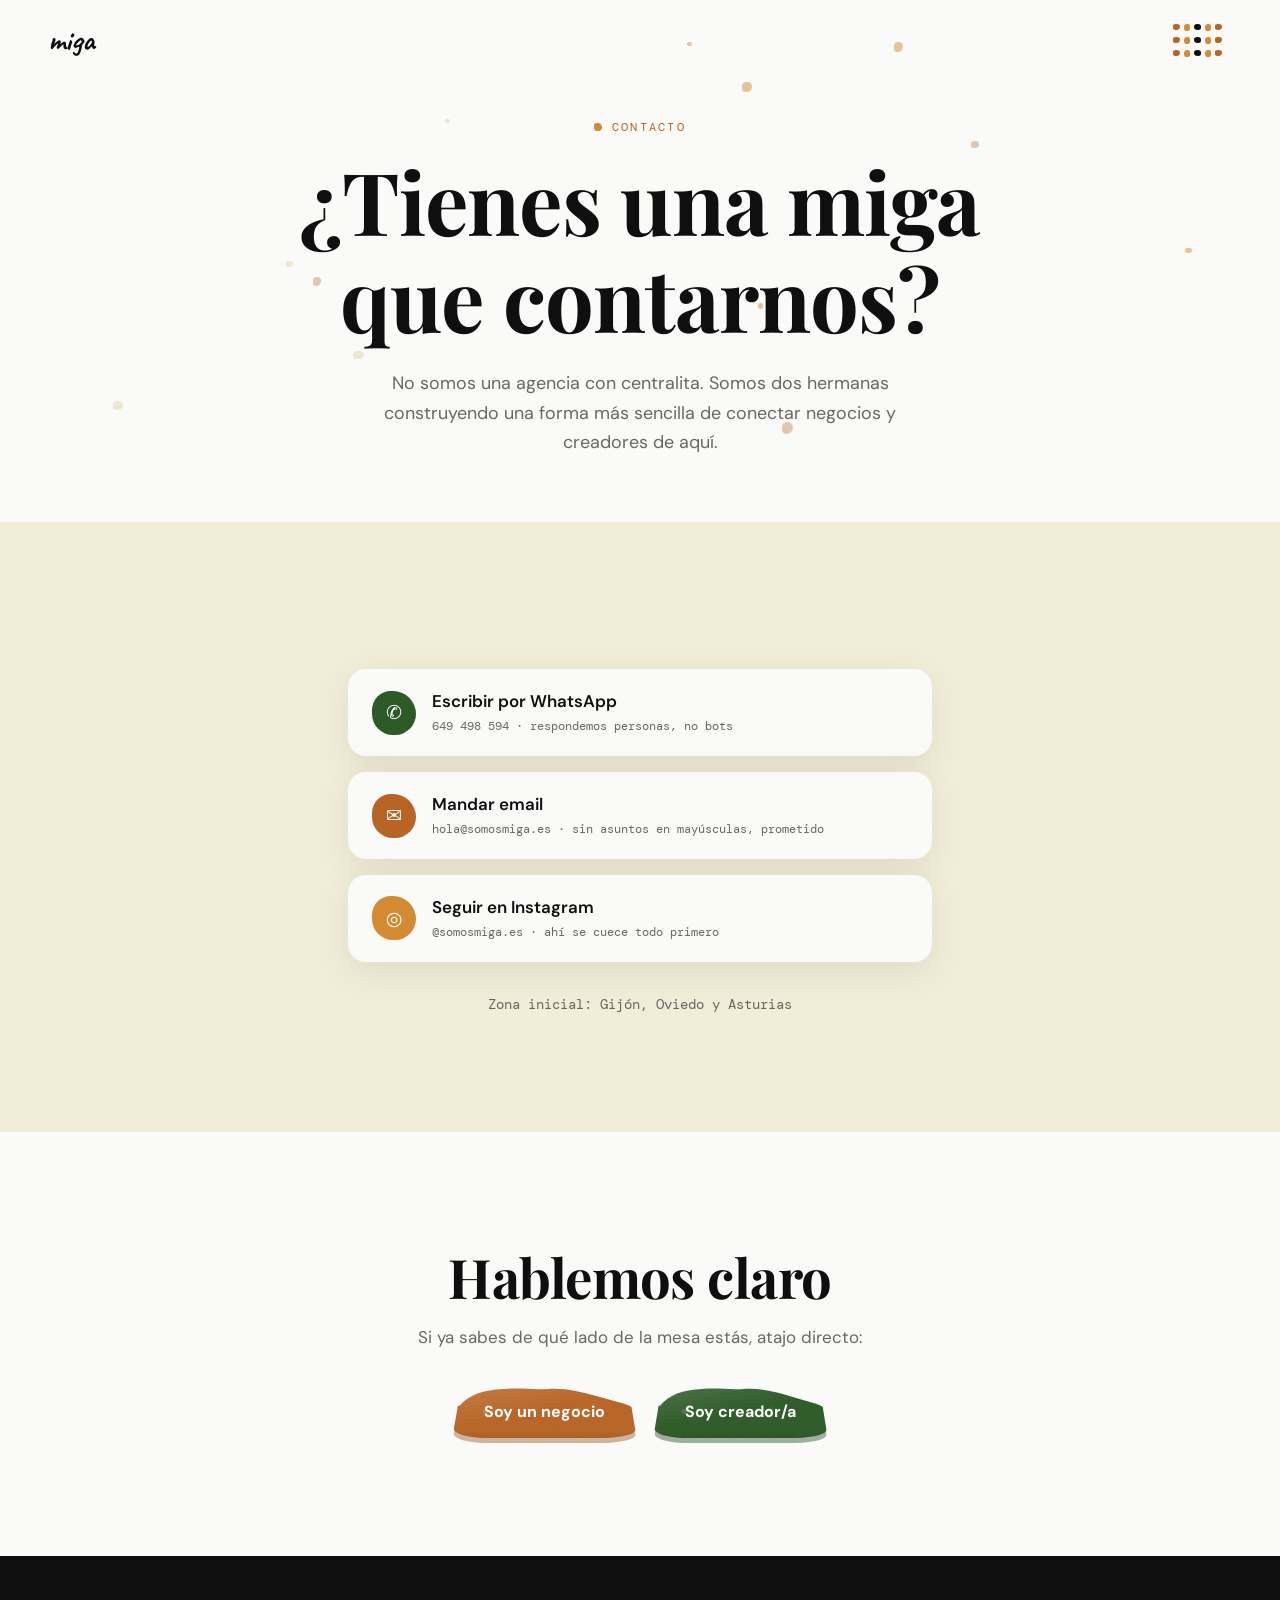
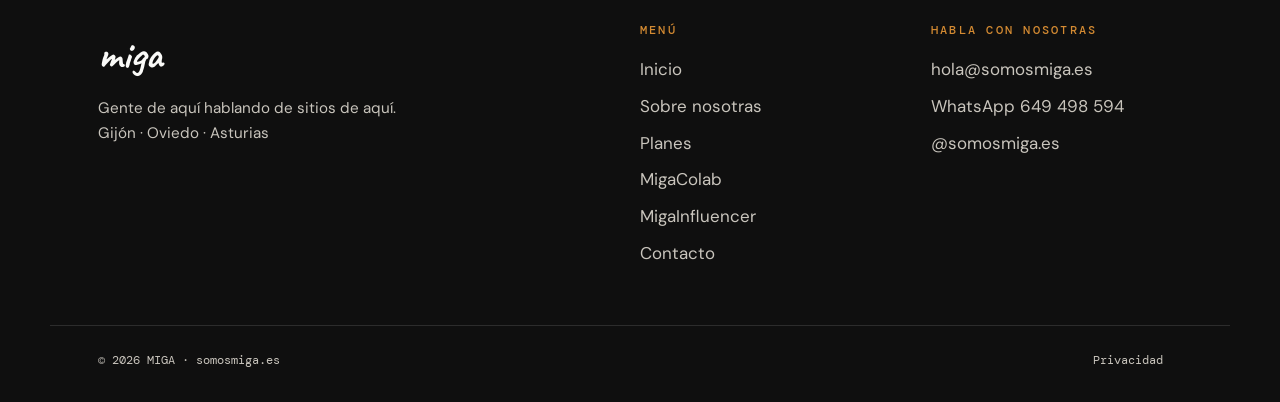
==== contacto.html @ 7954156a "Primer commit" ====
<!DOCTYPE html>
<html lang="es">
<head>
<meta charset="UTF-8">
<meta name="viewport" content="width=device-width, initial-scale=1">
<title>Contacto · MIGA · Cuéntanos tu miga</title>
<meta name="description" content="Habla con MIGA sin discursos de agencia: hola@somosmiga.es, WhatsApp 649 498 594 e Instagram @somosmiga.es. Gijón, Oviedo y Asturias.">
<link rel="canonical" href="https://somosmiga.es/contacto.html">
<meta property="og:title" content="¿Tienes una miga que contarnos? · MIGA">
<meta property="og:description" content="No somos una agencia con centralita. Somos dos hermanas construyendo una forma más sencilla de conectar negocios y creadores de aquí.">
<meta property="og:url" content="https://somosmiga.es/contacto.html">
<meta property="og:type" content="website">
<meta property="og:locale" content="es_ES">
<meta property="og:image" content="https://somosmiga.es/assets/og-miga.jpg">
<link rel="icon" type="image/png" href="assets/favicon.png">
<link rel="preconnect" href="https://fonts.googleapis.com">
<link rel="preconnect" href="https://fonts.gstatic.com" crossorigin>
<link href="https://fonts.googleapis.com/css2?family=Playfair+Display:wght@600;700;800&family=DM+Sans:wght@400;500;700&family=DM+Mono:wght@400;500&family=Caveat:wght@600;700&display=swap" rel="stylesheet">
<link rel="stylesheet" href="styles.css">
<!-- TODO: insertar GTM (GTM-XXXXXXX) igual que en index.html -->
</head>
<body data-pagina="contacto">
<a class="skip-link" href="#contenido">Saltar al contenido</a>

<header class="cabecera">
  <a class="logo-header" href="index.html" aria-label="MIGA, inicio">
    <span class="logo-texto">miga</span>
  </a>
  <button class="btn-migas" aria-expanded="false" aria-label="Abrir menú" aria-controls="menu">
    <span class="linea-migas"><span class="miga-dot"></span><span class="miga-dot"></span><span class="miga-dot"></span><span class="miga-dot"></span><span class="miga-dot"></span></span>
    <span class="linea-migas"><span class="miga-dot"></span><span class="miga-dot"></span><span class="miga-dot"></span><span class="miga-dot"></span><span class="miga-dot"></span></span>
    <span class="linea-migas"><span class="miga-dot"></span><span class="miga-dot"></span><span class="miga-dot"></span><span class="miga-dot"></span><span class="miga-dot"></span></span>
  </button>
</header>

<nav class="menu-overlay" id="menu" aria-label="Menú principal">
  <ul class="menu-lista">
    <li><a href="index.html"><span class="num">01</span>Inicio</a></li>
    <li><a href="sobre-nosotras.html"><span class="num">02</span>Sobre nosotras</a></li>
    <li><a href="planes.html"><span class="num">03</span>Planes</a></li>
    <li><a href="migacolab.html"><span class="num">04</span>MigaColab</a></li>
    <li><a href="migainfluencer.html"><span class="num">05</span>MigaInfluencer</a></li>
    <li><a href="contacto.html"><span class="num">06</span>Contacto</a></li>
  </ul>
  <div class="menu-pie">
    <a href="https://instagram.com/somosmiga.es" target="_blank" rel="noopener" data-evento="click_instagram">@somosmiga.es</a>
    <a href="https://wa.me/34649498594" target="_blank" rel="noopener" data-evento="click_whatsapp">WhatsApp</a>
    <a href="mailto:hola@somosmiga.es" data-evento="click_email">hola@somosmiga.es</a>
  </div>
</nav>

<main id="contenido">

  <section class="hero" style="min-height:52svh" data-migas-flotantes="12">
    <div class="wrap centrado">
      <span class="etiqueta">Contacto</span>
      <h1>¿Tienes una miga<br>que contarnos?</h1>
      <p class="sub" style="max-width:600px;margin:1.4rem auto 0;color:var(--gris);font-size:1.12rem">No somos una agencia con centralita. Somos dos hermanas construyendo una forma más sencilla de conectar negocios y creadores de aquí.</p>
    </div>
  </section>

  <section class="seccion-arena">
    <div class="wrap" style="max-width:680px">
      <div class="contacto-lineas">
        <a class="linea-contacto revela" href="https://wa.me/34649498594" target="_blank" rel="noopener" data-evento="click_whatsapp">
          <span class="icono icono-wa" aria-hidden="true">✆</span>
          <span>Escribir por WhatsApp<small>649 498 594 · respondemos personas, no bots</small></span>
        </a>
        <a class="linea-contacto revela revela-2" href="mailto:hola@somosmiga.es" data-evento="click_email">
          <span class="icono icono-mail" aria-hidden="true">✉</span>
          <span>Mandar email<small>hola@somosmiga.es · sin asuntos en mayúsculas, prometido</small></span>
        </a>
        <a class="linea-contacto revela revela-3" href="https://instagram.com/somosmiga.es" target="_blank" rel="noopener" data-evento="click_instagram">
          <span class="icono icono-ig" aria-hidden="true">◎</span>
          <span>Seguir en Instagram<small>@somosmiga.es · ahí se cuece todo primero</small></span>
        </a>
      </div>
      <p class="centrado revela" style="font-family:var(--f-mono);font-size:.85rem;color:var(--gris)">Zona inicial: Gijón, Oviedo y Asturias</p>
    </div>
  </section>

  <section>
    <div class="wrap centrado">
      <h2 class="revela">Hablemos claro</h2>
      <p class="revela" style="max-width:520px;margin:1rem auto 0;color:var(--gris)">Si ya sabes de qué lado de la mesa estás, atajo directo:</p>
      <div class="grupo-cta centrado revela revela-2">
        <a class="miga-slice-btn miga-slice-btn--primary" href="migacolab.html" data-evento="click_cta_migacolab">Soy un negocio</a>
        <a class="miga-slice-btn miga-slice-btn--creador" href="migainfluencer.html" data-evento="click_cta_migainfluencer">Soy creador/a</a>
      </div>
    </div>
  </section>

</main>

<footer class="pie">
  <div class="pie-rejilla">
    <div>
      <span class="logo-pie">miga</span>
      <p class="lema">Gente de aquí hablando de sitios de aquí.<br>Gijón · Oviedo · Asturias</p>
    </div>
    <div>
      <h4>Menú</h4>
      <ul>
        <li><a href="index.html">Inicio</a></li>
        <li><a href="sobre-nosotras.html">Sobre nosotras</a></li>
        <li><a href="planes.html">Planes</a></li>
        <li><a href="migacolab.html">MigaColab</a></li>
        <li><a href="migainfluencer.html">MigaInfluencer</a></li>
        <li><a href="contacto.html">Contacto</a></li>
      </ul>
    </div>
    <div>
      <h4>Habla con nosotras</h4>
      <ul>
        <li><a href="mailto:hola@somosmiga.es" data-evento="click_email">hola@somosmiga.es</a></li>
        <li><a href="https://wa.me/34649498594" target="_blank" rel="noopener" data-evento="click_whatsapp">WhatsApp 649 498 594</a></li>
        <li><a href="https://instagram.com/somosmiga.es" target="_blank" rel="noopener" data-evento="click_instagram">@somosmiga.es</a></li>
      </ul>
    </div>
  </div>
  <div class="pie-legal">
    <span>© 2026 MIGA · somosmiga.es</span>
    <span><a href="privacidad.html">Privacidad</a></span>
  </div>
</footer>

<script src="script.js"></script>
</body>
</html>
---- styles.css ----
/* ============================================================
   MIGA · somosmiga.es
   Sistema de diseño — migas, pan, barrio, comunidad
   ============================================================ */

@import url("css/miga-tokens.css");
@import url("css/components/miga-system.css");

:root{
  /* Color */
  --negro:#0F0F0F;
  --blanco:#FAFAF8;
  --verde:#2D5A27;
  --verde-osc:#224420;
  --menta:#C8E6C0;
  --arena:#F2EDD8;
  --pan:#E9DCC1;
  --corteza:#B86424;
  --corteza-osc:#94501C;
  --dorado:#D38A32;
  --gris:#6B6760;

  /* Tipografía */
  --f-display:"Playfair Display",Georgia,serif;
  --f-body:"DM Sans",system-ui,-apple-system,sans-serif;
  --f-mono:"DM Mono","SF Mono",monospace;
  --f-mano:"Caveat",cursive;

  /* Escala */
  --fs-hero:clamp(2.6rem,7vw,5.4rem);
  --fs-h2:clamp(2rem,4.5vw,3.4rem);
  --fs-h3:clamp(1.35rem,2.4vw,1.8rem);
  --fs-body:1.06rem;
  --fs-small:.9rem;
  --fs-label:.78rem;

  --radius:18px;
  --radius-lg:28px;
  --maxw:1180px;
  --gutter:clamp(1.2rem,4vw,3rem);
  --shadow:0 10px 40px rgba(15,15,15,.08);
  --shadow-lift:0 18px 50px rgba(15,15,15,.14);
  --ease:cubic-bezier(.22,.9,.3,1);
}

/* ---------- Reset ---------- */
*,*::before,*::after{box-sizing:border-box;margin:0;padding:0}
html{scroll-behavior:smooth}
body{
  font-family:var(--f-body);
  font-size:var(--fs-body);
  line-height:1.65;
  color:var(--negro);
  background:var(--blanco);
  -webkit-font-smoothing:antialiased;
}
img,video{max-width:100%;display:block}
a{color:inherit}
button{font:inherit;cursor:pointer}
::selection{background:var(--menta);color:var(--negro)}

h1,h2,h3{font-family:var(--f-display);line-height:1.12;font-weight:700;letter-spacing:-.01em}
h1{font-size:var(--fs-hero)}
h2{font-size:var(--fs-h2)}
h3{font-size:var(--fs-h3)}
.mano{font-family:var(--f-mano);font-weight:600}
.etiqueta{
  font-family:var(--f-mono);
  font-size:var(--fs-label);
  text-transform:uppercase;
  letter-spacing:.18em;
  color:var(--corteza);
  display:inline-flex;align-items:center;gap:.6rem;
  margin-bottom:1rem;
}
.etiqueta::before{
  content:"";width:8px;height:8px;border-radius:40% 60% 55% 45%;
  background:var(--dorado);display:inline-block;
}
.seccion-oscura .etiqueta{color:var(--dorado)}

/* ---------- Layout ---------- */
.wrap{max-width:var(--maxw);margin:0 auto;padding:0 var(--gutter)}
section{padding:clamp(4rem,9vw,7.5rem) 0}
.seccion-arena{background:var(--arena)}
.seccion-oscura{background:var(--negro);color:var(--blanco)}
.seccion-oscura h1,.seccion-oscura h2,.seccion-oscura h3{color:var(--blanco)}
.seccion-menta{background:var(--menta)}
.centrado{text-align:center}
.intro-seccion{max-width:640px;margin:0 auto 3rem;text-align:center}
.intro-seccion p{color:var(--gris);margin-top:1rem}
.seccion-oscura .intro-seccion p{color:#c9c5bd}

/* ---------- Skip link / focus ---------- */
.skip-link{
  position:absolute;left:-9999px;top:0;background:var(--verde);color:#fff;
  padding:.8rem 1.4rem;z-index:200;border-radius:0 0 12px 0;font-weight:600;
}
.skip-link:focus{left:0}
a:focus-visible,button:focus-visible,input:focus-visible,select:focus-visible,textarea:focus-visible{
  outline:3px solid var(--dorado);outline-offset:3px;border-radius:4px;
}

/* ---------- Header ---------- */
.cabecera{
  position:fixed;top:0;left:0;right:0;z-index:100;
  display:flex;justify-content:space-between;align-items:center;
  padding:.9rem var(--gutter);
  transition:background .3s var(--ease),box-shadow .3s var(--ease);
}
.cabecera.con-fondo{background:rgba(250,250,248,.92);backdrop-filter:blur(10px);box-shadow:0 1px 0 rgba(15,15,15,.07)}
.logo-header{display:flex;align-items:center;gap:.5rem;text-decoration:none}
.logo-header img{height:44px;width:auto;mix-blend-mode:multiply}
.logo-header .logo-texto{font-family:var(--f-mano);font-size:1.9rem;font-weight:700;line-height:1}

/* Hamburguesa de migas */
.btn-migas{
  background:none;border:0;padding:.6rem;display:flex;flex-direction:column;gap:6px;
  border-radius:12px;
}
.linea-migas{display:flex;gap:4px}
.miga-dot{
  width:7px;height:6px;background:var(--corteza);
  border-radius:45% 55% 60% 40%;
  transition:transform .35s var(--ease),background .35s var(--ease);
}
.miga-dot:nth-child(2n){background:var(--dorado);border-radius:60% 40% 45% 55%;width:6px;height:7px}
.miga-dot:nth-child(3n){background:var(--negro);border-radius:50% 50% 40% 60%}
.btn-migas:hover .miga-dot,.btn-migas:focus-visible .miga-dot{animation:tiemblan .5s var(--ease)}
.btn-migas:hover .miga-dot:nth-child(2n){animation-delay:.06s}
.btn-migas:hover .miga-dot:nth-child(3n){animation-delay:.12s}
@keyframes tiemblan{
  0%,100%{transform:translate(0,0) rotate(0)}
  25%{transform:translate(1px,-2px) rotate(12deg)}
  60%{transform:translate(-1px,1px) rotate(-8deg)}
}
.btn-migas[aria-expanded="true"] .linea-migas:nth-child(1){transform:translateY(10px) rotate(30deg)}
.btn-migas[aria-expanded="true"] .linea-migas:nth-child(2){opacity:0}
.btn-migas[aria-expanded="true"] .linea-migas:nth-child(3){transform:translateY(-10px) rotate(-30deg)}
.btn-migas[aria-expanded="true"] .miga-dot{background:var(--arena)}
.btn-migas[aria-expanded="true"] .miga-dot:nth-child(2n){background:var(--dorado)}
.btn-migas[aria-expanded="true"] .miga-dot:nth-child(3n){background:var(--pan)}
.btn-migas[aria-expanded="true"]{position:relative;z-index:101}
.linea-migas{transition:transform .35s var(--ease),opacity .25s}

/* ---------- Menú overlay ---------- */
.menu-overlay{
  position:fixed;inset:0;z-index:99;background:var(--negro);color:var(--blanco);
  display:flex;flex-direction:column;justify-content:center;
  padding:6rem var(--gutter) 3rem;
  opacity:0;visibility:hidden;transform:translateY(-2%);
  transition:opacity .4s var(--ease),transform .4s var(--ease),visibility .4s;
}
.menu-overlay.abierto{opacity:1;visibility:visible;transform:translateY(0)}
.menu-lista{list-style:none;display:flex;flex-direction:column;gap:.4rem;max-width:var(--maxw);margin:0 auto;width:100%}
.menu-lista a{
  font-family:var(--f-display);font-size:clamp(2rem,6vw,3.6rem);font-weight:700;
  text-decoration:none;color:var(--blanco);display:inline-flex;align-items:baseline;gap:1rem;
  transition:color .25s var(--ease),transform .3s var(--ease);
}
.menu-lista a:hover{color:var(--dorado);transform:translateX(10px)}
.menu-lista .num{font-family:var(--f-mono);font-size:.85rem;color:var(--gris)}
.menu-pie{max-width:var(--maxw);margin:3rem auto 0;width:100%;display:flex;flex-wrap:wrap;gap:1.5rem;font-family:var(--f-mono);font-size:var(--fs-small)}
.menu-pie a{color:#c9c5bd;text-decoration:none}
.menu-pie a:hover{color:var(--dorado)}

/* ---------- Botones ---------- */
.btn{
  position:relative;display:inline-flex;align-items:center;gap:.6rem;
  padding:1rem 1.9rem;border-radius:999px;text-decoration:none;
  font-weight:700;font-size:1rem;border:2px solid transparent;
  transition:transform .25s var(--ease),box-shadow .25s var(--ease),background .25s,color .25s;
  overflow:visible;
}
.btn:hover{transform:translateY(-3px);box-shadow:var(--shadow-lift)}
.btn:active{transform:translateY(-1px)}
.btn-creador{background:var(--verde);color:#fff}
.btn-creador:hover{background:var(--verde-osc)}
.btn-negocio{background:var(--corteza);color:#fff}
.btn-negocio:hover{background:var(--corteza-osc)}
.btn-borde{background:transparent;border-color:var(--negro);color:var(--negro)}
.btn-borde:hover{background:var(--negro);color:var(--blanco)}
.seccion-oscura .btn-borde{border-color:var(--blanco);color:var(--blanco)}
.seccion-oscura .btn-borde:hover{background:var(--blanco);color:var(--negro)}
.btn-fantasma{background:transparent;color:var(--negro);border-color:rgba(15,15,15,.25)}
.btn-fantasma:hover{border-color:var(--negro)}
.grupo-cta{display:flex;flex-wrap:wrap;gap:1rem;margin-top:2.2rem}
.grupo-cta.centrado{justify-content:center}
/* migas que saltan del botón */
.miga-salta{
  position:absolute;width:6px;height:5px;border-radius:50% 40% 60% 45%;
  background:var(--dorado);pointer-events:none;opacity:0;
}

/* ---------- Hero ---------- */
.hero{
  min-height:100svh;display:flex;flex-direction:column;justify-content:center;
  padding:7rem 0 4rem;position:relative;overflow:hidden;
}
.lienzo-migas{position:absolute;inset:0;pointer-events:none}
.hero-textos{text-align:center;max-width:800px;margin:0 auto}
.hero-textos .sub{font-size:clamp(1.05rem,2vw,1.3rem);color:var(--gris);margin-top:1.2rem}
.hero-scroll{
  position:absolute;bottom:1.5rem;left:50%;transform:translateX(-50%);
  font-family:var(--f-mono);font-size:var(--fs-label);letter-spacing:.2em;text-transform:uppercase;
  color:var(--gris);text-decoration:none;
}

/* Hero inicio: texto + visual integrado, sin card */
.hero-home{
  min-height:100svh;padding:6.5rem 0 3.5rem;
}
.hero-home .hero-grid{
  display:grid;grid-template-columns:minmax(0,55fr) minmax(0,45fr);
  align-items:center;gap:clamp(1.5rem,4vw,3.5rem);width:100%;
}
.hero-home .hero-textos{
  text-align:left;max-width:none;margin:0;
  animation:heroEntrada .7s var(--ease) both;
}
.hero-home .hero-textos .sub{max-width:34rem;margin-left:0;margin-right:0}
.hero-home .grupo-cta{justify-content:flex-start;margin-top:1.8rem}
.hero-home .hero-visual{
  position:relative;display:flex;align-items:center;justify-content:center;
  min-height:clamp(260px,44vw,480px);
}
.hero-home .hero-logo{
  position:relative;z-index:1;display:block;width:100%;max-width:min(100%,620px);height:auto;
  mix-blend-mode:multiply;
  -webkit-mask-image:radial-gradient(ellipse 90% 84% at 50% 48%,#000 38%,transparent 80%);
  mask-image:radial-gradient(ellipse 90% 84% at 50% 48%,#000 38%,transparent 80%);
  filter:brightness(1.04) saturate(1.04);
  opacity:0;transform:scale(.96);
  transition:opacity .65s var(--ease),transform .65s var(--ease);
}
.hero-home.hero-anim-done .hero-logo,
.hero-home.hero-anim-static .hero-logo{
  opacity:1;transform:scale(1);
}
.hero-home .hero-crumb-stage{
  position:absolute;inset:8% 4%;pointer-events:none;z-index:2;
}
.hero-home .hero-crumb{
  position:absolute;border-radius:48% 52% 60% 40%;pointer-events:none;
  background:var(--pan);opacity:0;
}
.hero-home .hero-crumb.tostada{background:var(--dorado)}
.hero-home .hero-crumb.oscura{background:var(--corteza);opacity:.85}
.hero-home.hero-anim-playing .hero-crumb{
  left:50%;top:50%;
  animation:heroCrumbJunta 1.45s var(--ease) forwards;
}
.hero-home .hero-anim-skip{
  position:absolute;top:.25rem;right:.25rem;z-index:3;
  font-family:var(--f-mono);font-size:.68rem;letter-spacing:.12em;text-transform:uppercase;
  color:var(--gris);background:rgba(250,250,248,.88);border:1px solid rgba(15,15,15,.1);
  border-radius:999px;padding:.35rem .75rem;cursor:pointer;
  transition:color .2s,border-color .2s,background .2s;
}
.hero-home .hero-anim-skip:not([hidden]){display:block}
.hero-home .hero-anim-skip:hover{color:var(--negro);border-color:rgba(15,15,15,.22)}
@keyframes heroEntrada{
  from{opacity:0;transform:translateY(18px)}
  to{opacity:1;transform:translateY(0)}
}
@keyframes heroCrumbJunta{
  0%{
    opacity:.95;
    transform:translate(calc(-50% + var(--ox)),calc(-50% + var(--oy))) rotate(var(--rot)) scale(1);
  }
  70%{
    opacity:.6;
    transform:translate(-50%,-50%) rotate(0deg) scale(.4);
  }
  100%{
    opacity:0;
    transform:translate(-50%,-50%) rotate(0) scale(0);
  }
}
/* migas flotantes ambientales */
.miga-flotante{
  position:absolute;border-radius:48% 52% 60% 40%;pointer-events:none;
  background:var(--pan);opacity:.7;
  animation:flota 9s ease-in-out infinite;
}
.miga-flotante.tostada{background:var(--dorado);opacity:.5}
.miga-flotante.oscura{background:var(--corteza);opacity:.35}
@keyframes flota{
  0%,100%{transform:translate(0,0) rotate(0)}
  33%{transform:translate(8px,-14px) rotate(20deg)}
  66%{transform:translate(-6px,-6px) rotate(-14deg)}
}

/* ---------- Cinta marquee ---------- */
.cinta{
  background:var(--negro);color:var(--arena);overflow:hidden;padding:1rem 0;
  font-family:var(--f-mono);font-size:.92rem;letter-spacing:.12em;text-transform:uppercase;
  white-space:nowrap;
}
.cinta-pista{display:inline-block;animation:desliza 30s linear infinite}
.cinta span{margin:0 1.6rem}
.cinta .sep{color:var(--dorado)}
@keyframes desliza{from{transform:translateX(0)}to{transform:translateX(-50%)}}

/* ---------- Cards ---------- */
.rejilla-2{display:grid;grid-template-columns:repeat(auto-fit,minmax(300px,1fr));gap:1.6rem}
.rejilla-3{display:grid;grid-template-columns:repeat(auto-fit,minmax(260px,1fr));gap:1.6rem}
.card{
  background:var(--blanco);border-radius:var(--radius-lg);padding:2.2rem;
  box-shadow:var(--shadow);
  transition:transform .35s var(--ease),box-shadow .35s var(--ease);
  position:relative;
}
.card:hover{transform:translateY(-6px);box-shadow:var(--shadow-lift)}
.card h3{margin-bottom:.8rem}
.card p{color:var(--gris)}
.card .mano{font-size:1.5rem;color:var(--corteza);display:block;margin-bottom:.4rem}
.seccion-oscura .card{background:#1a1a18;box-shadow:none;border:1px solid rgba(250,250,248,.09)}
.seccion-oscura .card p{color:#c9c5bd}
.card-creador{border-top:6px solid var(--verde)}
.card-negocio{border-top:6px solid var(--corteza)}

/* ---------- Pasos ---------- */
.pasos{counter-reset:paso;display:grid;grid-template-columns:repeat(auto-fit,minmax(190px,1fr));gap:1.4rem;margin-top:2.5rem}
.paso{
  counter-increment:paso;background:var(--blanco);border-radius:var(--radius);
  padding:1.6rem 1.4rem;box-shadow:var(--shadow);position:relative;
}
.paso::before{
  content:"0" counter(paso);font-family:var(--f-mono);font-size:.8rem;
  color:var(--dorado);letter-spacing:.15em;display:block;margin-bottom:.7rem;
}
.paso strong{display:block;font-family:var(--f-display);font-size:1.12rem;margin-bottom:.35rem}
.paso p{font-size:var(--fs-small);color:var(--gris)}
.pasos-verdes .paso::before{color:var(--verde)}

/* ---------- Planes ---------- */
.rejilla-planes{display:grid;grid-template-columns:repeat(auto-fit,minmax(238px,1fr));gap:1.4rem;align-items:stretch}
.plan{
  background:var(--blanco);border-radius:var(--radius-lg);padding:2.4rem 2rem;
  display:flex;flex-direction:column;box-shadow:var(--shadow);
  border:2px solid transparent;
  transition:transform .35s var(--ease),box-shadow .35s var(--ease),border-color .35s;
}
.plan:hover{transform:translateY(-6px);box-shadow:var(--shadow-lift)}
.plan.destacado{border-color:var(--corteza);position:relative}
.plan.destacado::after{
  content:"La forma más fácil de empezar";
  position:absolute;top:-14px;left:50%;transform:translateX(-50%);
  background:var(--corteza);color:#fff;font-family:var(--f-mono);
  font-size:.68rem;letter-spacing:.12em;text-transform:uppercase;
  padding:.35rem .9rem;border-radius:999px;white-space:nowrap;
}
.plan h3{font-size:1.4rem}
.plan .precio{font-family:var(--f-display);font-size:2.6rem;font-weight:700;margin:.8rem 0 .2rem}
.plan .precio small{font-size:1rem;font-family:var(--f-body);font-weight:400;color:var(--gris)}
.plan .para{font-family:var(--f-mono);font-size:var(--fs-label);text-transform:uppercase;letter-spacing:.14em;color:var(--gris);margin-bottom:1.2rem}
.plan ul{list-style:none;margin:1.2rem 0 1.8rem;flex:1}
.plan li{padding:.45rem 0 .45rem 1.6rem;position:relative;font-size:.98rem;color:#3d3a35;border-bottom:1px dashed rgba(15,15,15,.1)}
.plan li::before{
  content:"";position:absolute;left:0;top:.95rem;width:9px;height:8px;
  background:var(--dorado);border-radius:45% 55% 60% 40%;
}
.plan .btn,.plan .miga-slice-btn{justify-content:center}

/* ---------- Formularios ---------- */
.form-tarjeta{
  background:var(--blanco);border-radius:var(--radius-lg);
  padding:clamp(1.8rem,4vw,3rem);box-shadow:var(--shadow);
  max-width:760px;margin:0 auto;
}
.campo{margin-bottom:1.5rem}
.campo label{display:block;font-weight:600;margin-bottom:.45rem}
.campo .ayuda{font-size:var(--fs-small);color:var(--gris);margin-top:.35rem}
.campo input,.campo select,.campo textarea{
  width:100%;padding:.9rem 1.1rem;border:2px solid var(--pan);border-radius:14px;
  background:var(--blanco);font:inherit;color:var(--negro);
  transition:border-color .25s var(--ease);
}
.campo input:focus,.campo select:focus,.campo textarea:focus{border-color:var(--dorado);outline:none}
.campo textarea{min-height:120px;resize:vertical}
.campo.error input,.campo.error select,.campo.error textarea{border-color:#B0301E}
.mensaje-error{display:none;color:#B0301E;font-size:var(--fs-small);margin-top:.35rem;font-weight:600}
.campo.error .mensaje-error{display:block}
.fila-2{display:grid;grid-template-columns:1fr 1fr;gap:1.2rem}
fieldset{border:0;margin-bottom:1.5rem}
fieldset legend{font-weight:600;margin-bottom:.7rem}
.opciones{display:flex;flex-direction:column;gap:.5rem}
.opciones.horizontal{flex-direction:row;flex-wrap:wrap}
.opcion{
  display:flex;align-items:flex-start;gap:.7rem;padding:.7rem 1rem;
  border:2px solid var(--pan);border-radius:12px;cursor:pointer;
  transition:border-color .2s,background .2s;font-size:.98rem;
}
.opcion:hover{border-color:var(--dorado)}
.opcion input{margin-top:.25rem;accent-color:var(--verde);width:18px;height:18px;flex-shrink:0}
.opcion input:checked~span{font-weight:600}
.consentimiento{display:flex;gap:.8rem;align-items:flex-start;background:var(--arena);padding:1.1rem 1.3rem;border-radius:14px;margin:1.8rem 0;font-size:.95rem}
.consentimiento input{margin-top:.3rem;accent-color:var(--verde);width:20px;height:20px;flex-shrink:0}
.oculto-visual{position:absolute;left:-9999px}

/* ---------- Personas (sobre nosotras) ---------- */
.persona{display:grid;grid-template-columns:auto 1fr;gap:1.6rem;align-items:start}
.persona-avatar{
  width:86px;height:86px;border-radius:46% 54% 58% 42%;
  display:flex;align-items:center;justify-content:center;
  font-family:var(--f-mano);font-size:2.2rem;font-weight:700;color:#fff;flex-shrink:0;
}
.avatar-lucia{background:var(--corteza)}
.avatar-carlota{background:var(--verde)}
.persona .rol{font-family:var(--f-mono);font-size:var(--fs-label);text-transform:uppercase;letter-spacing:.14em;color:var(--gris);margin:.2rem 0 .8rem}
.persona .frase{font-family:var(--f-mano);font-size:1.45rem;color:var(--corteza);margin-top:1rem}
.chips{display:flex;flex-wrap:wrap;gap:.5rem;margin-top:1rem}
.chip{font-family:var(--f-mono);font-size:.72rem;letter-spacing:.06em;padding:.35rem .8rem;border-radius:999px;background:var(--arena);color:#3d3a35}

/* ---------- Contacto ---------- */
.contacto-lineas{display:flex;flex-direction:column;gap:1rem;margin:2rem 0}
.linea-contacto{
  display:flex;align-items:center;gap:1rem;padding:1.2rem 1.5rem;
  background:var(--blanco);border-radius:var(--radius);box-shadow:var(--shadow);
  text-decoration:none;font-weight:600;
  transition:transform .3s var(--ease),box-shadow .3s var(--ease);
}
.linea-contacto:hover{transform:translateX(8px);box-shadow:var(--shadow-lift)}
.linea-contacto .icono{
  width:44px;height:44px;border-radius:45% 55% 50% 50%;flex-shrink:0;
  display:flex;align-items:center;justify-content:center;color:#fff;font-size:1.2rem;
}
.icono-wa{background:var(--verde)}
.icono-mail{background:var(--corteza)}
.icono-ig{background:var(--dorado)}
.linea-contacto small{display:block;font-weight:400;color:var(--gris);font-family:var(--f-mono);font-size:.78rem}

/* ---------- Gracias ---------- */
.pagina-gracias{min-height:100svh;display:flex;align-items:center;text-align:center}
.pagina-gracias .mano{font-size:clamp(1.4rem,3vw,1.9rem);color:var(--corteza)}

/* ---------- Footer ---------- */
.pie{background:var(--negro);color:#c9c5bd;padding:4rem 0 2rem}
.pie-rejilla{display:grid;grid-template-columns:2fr 1fr 1fr;gap:2.5rem;max-width:var(--maxw);margin:0 auto;padding:0 var(--gutter)}
.pie .logo-pie{font-family:var(--f-mano);font-size:2.6rem;color:var(--blanco);font-weight:700}
.pie .lema{margin-top:.5rem;font-size:.95rem}
.pie h4{font-family:var(--f-mono);font-size:var(--fs-label);text-transform:uppercase;letter-spacing:.18em;color:var(--dorado);margin-bottom:1rem;font-weight:500}
.pie ul{list-style:none}
.pie li{margin-bottom:.55rem}
.pie a{color:#c9c5bd;text-decoration:none;transition:color .2s}
.pie a:hover{color:var(--dorado)}
.pie-legal{
  max-width:var(--maxw);margin:3rem auto 0;padding:1.5rem var(--gutter) 0;
  border-top:1px solid rgba(250,250,248,.12);
  display:flex;flex-wrap:wrap;justify-content:space-between;gap:1rem;
  font-family:var(--f-mono);font-size:.78rem;
}
.pie-legal a{margin-right:1.2rem}

/* ---------- Scroll reveal ---------- */
.revela{opacity:0;transform:translateY(30px);transition:opacity .7s var(--ease),transform .7s var(--ease)}
.revela.visto{opacity:1;transform:translateY(0)}
.revela-2{transition-delay:.12s}
.revela-3{transition-delay:.24s}
.revela-4{transition-delay:.36s}

/* ---------- Bloque manifiesto ---------- */
.manifiesto{position:relative;overflow:hidden}
.manifiesto h2{max-width:820px;margin:0 auto 1.5rem}
.manifiesto p{max-width:680px;margin:0 auto;color:#c9c5bd;font-size:1.12rem}
.manifiesto .mano{color:var(--dorado);font-size:clamp(1.6rem,3.5vw,2.3rem);display:block;margin-bottom:1rem}

/* ---------- Claims honestos ---------- */
.claims{display:flex;flex-wrap:wrap;justify-content:center;gap:.8rem;margin-top:2rem}
.claim{
  font-family:var(--f-mono);font-size:.8rem;letter-spacing:.06em;
  padding:.55rem 1.1rem;border-radius:999px;border:1.5px solid rgba(15,15,15,.2);
}
.seccion-oscura .claim{border-color:rgba(250,250,248,.25)}

/* ---------- Tabla comparativa simple ---------- */
.nota-honesta{
  max-width:640px;margin:2.5rem auto 0;text-align:center;
  font-size:.95rem;color:var(--gris);
  padding:1.2rem 1.6rem;background:var(--arena);border-radius:var(--radius);
}
.seccion-arena .nota-honesta{background:var(--blanco)}

/* ---------- Responsive ---------- */
@media (max-width:760px){
  .fila-2{grid-template-columns:1fr}
  .persona{grid-template-columns:1fr}
  .pie-rejilla{grid-template-columns:1fr}
  .grupo-cta .btn,.grupo-cta .miga-slice-btn{width:100%;justify-content:center}
  .hero{padding-top:5.5rem}
  .hero-home{
    min-height:calc(100svh - 3.25rem);padding:5.25rem 0 1.75rem;
    justify-content:flex-start;
  }
  .hero-home .hero-grid{
    grid-template-columns:minmax(0,1fr);
    grid-template-areas:"textos" "visual";
    gap:1.25rem;
  }
  .hero-home h1{font-size:clamp(2.15rem,8.5vw,2.55rem);line-height:1.08}
  .hero-home .hero-textos .sub{font-size:1rem;margin-top:.9rem}
  .hero-home .hero-textos .sub{max-width:none;margin-left:auto;margin-right:auto}
  .hero-home .grupo-cta{justify-content:center;margin-top:1.4rem}
  .hero-home .grupo-cta .miga-slice-btn{width:100%;max-width:22rem}
  .hero-home .hero-visual{
    grid-area:visual;min-height:0;max-height:clamp(160px,34vw,230px);
    margin-top:.25rem;
  }
  .hero-home .hero-logo{max-width:min(92vw,360px);margin:0 auto}
  .hero-home .hero-scroll{bottom:.85rem}
  .cinta{font-size:.78rem}
}

/* ---------- Reduced motion ---------- */
@media (prefers-reduced-motion:reduce){
  *,*::before,*::after{animation-duration:.01ms!important;animation-iteration-count:1!important;transition-duration:.01ms!important}
  html{scroll-behavior:auto}
  .revela{opacity:1;transform:none}
  .hero-home .hero-textos{animation:none}
  .hero-home .hero-logo{opacity:1;transform:none}
  .cinta-pista{animation:none}
}
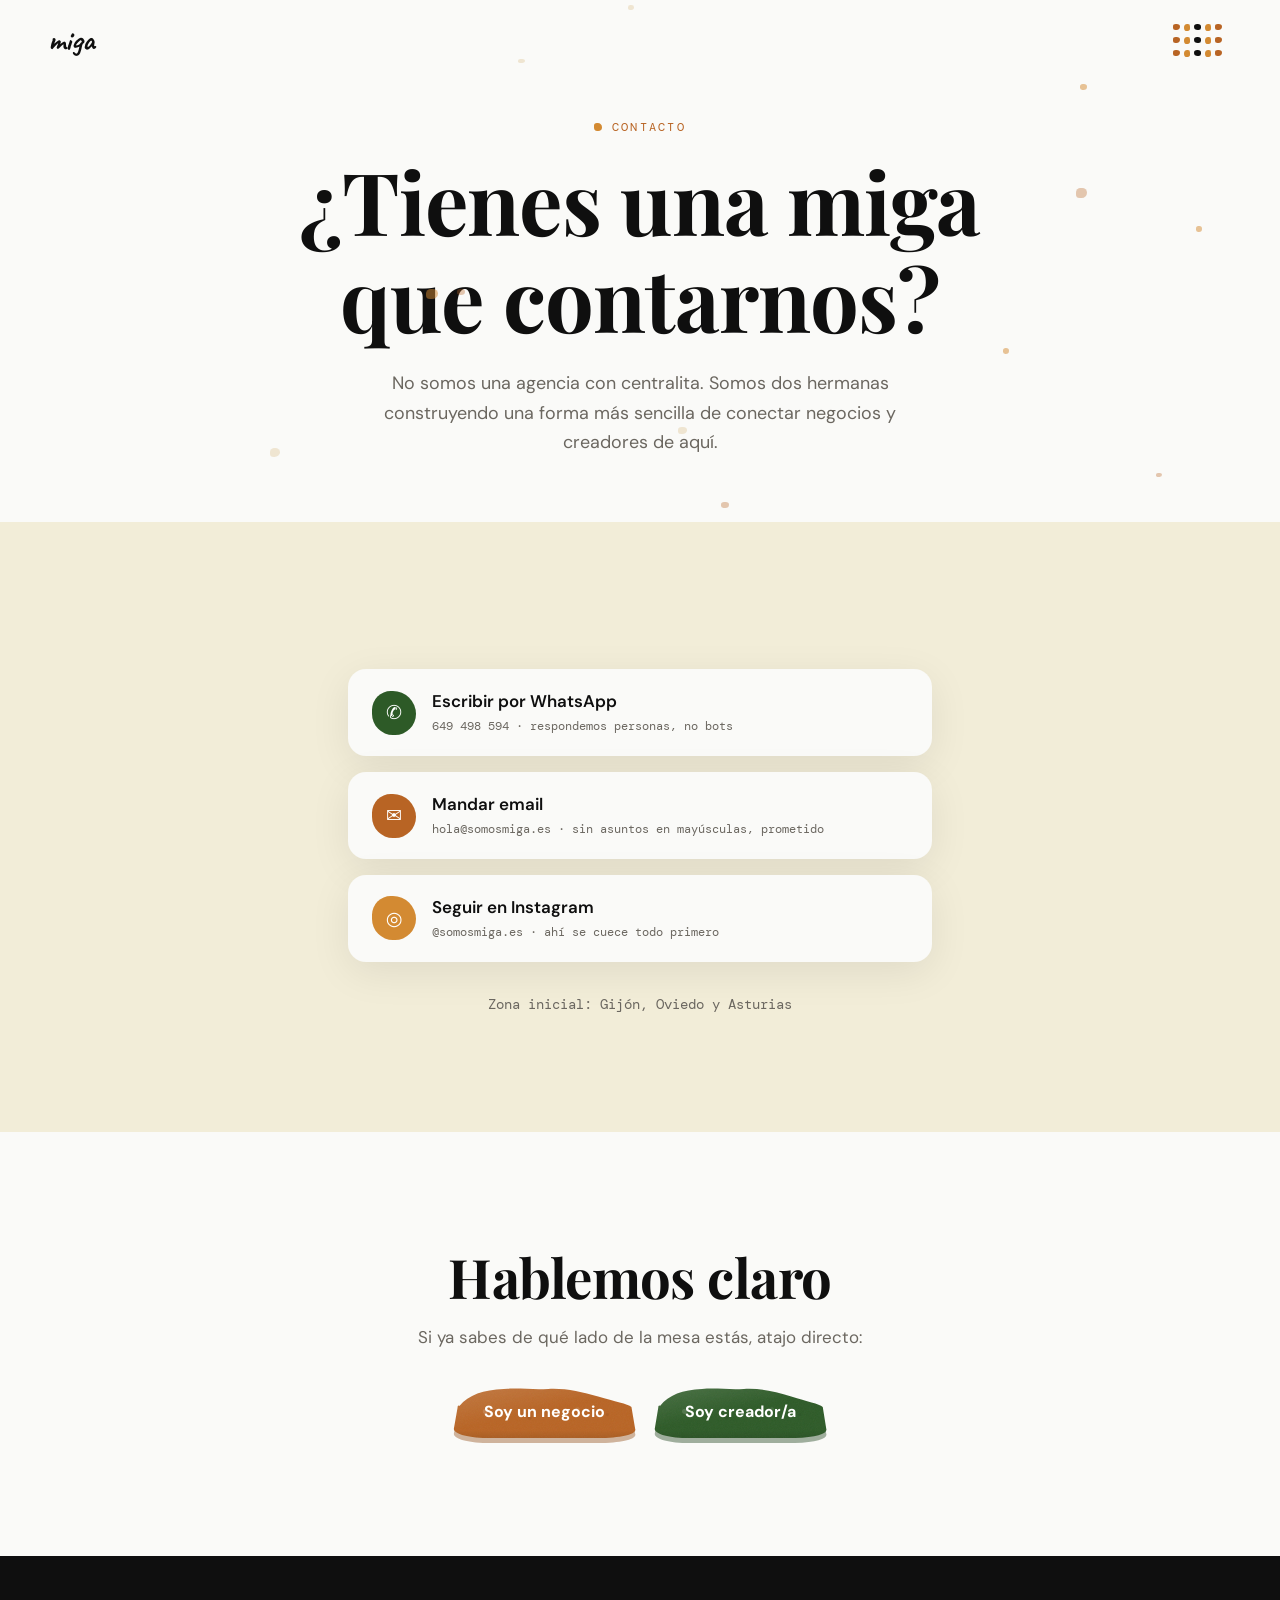
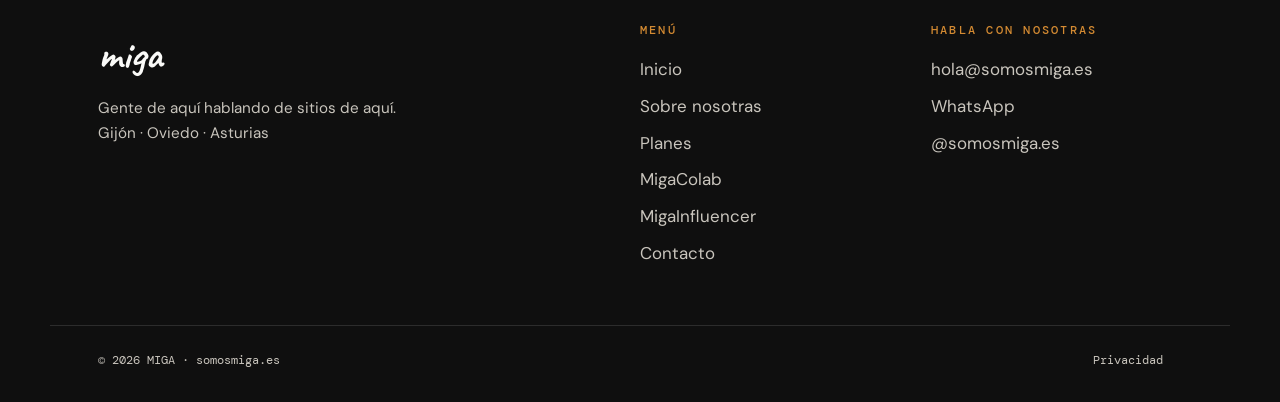
==== commit e7feb5a2: "Update contact links to simplify WhatsApp display text across multiple HTML files and enhance CSS st" ====
--- a/contacto.html
+++ b/contacto.html
@@ -113,7 +113,7 @@
       <h4>Habla con nosotras</h4>
       <ul>
         <li><a href="mailto:hola@somosmiga.es" data-evento="click_email">hola@somosmiga.es</a></li>
-        <li><a href="https://wa.me/34649498594" target="_blank" rel="noopener" data-evento="click_whatsapp">WhatsApp 649 498 594</a></li>
+        <li><a href="https://wa.me/34649498594" target="_blank" rel="noopener" data-evento="click_whatsapp">WhatsApp</a></li>
         <li><a href="https://instagram.com/somosmiga.es" target="_blank" rel="noopener" data-evento="click_instagram">@somosmiga.es</a></li>
       </ul>
     </div>
